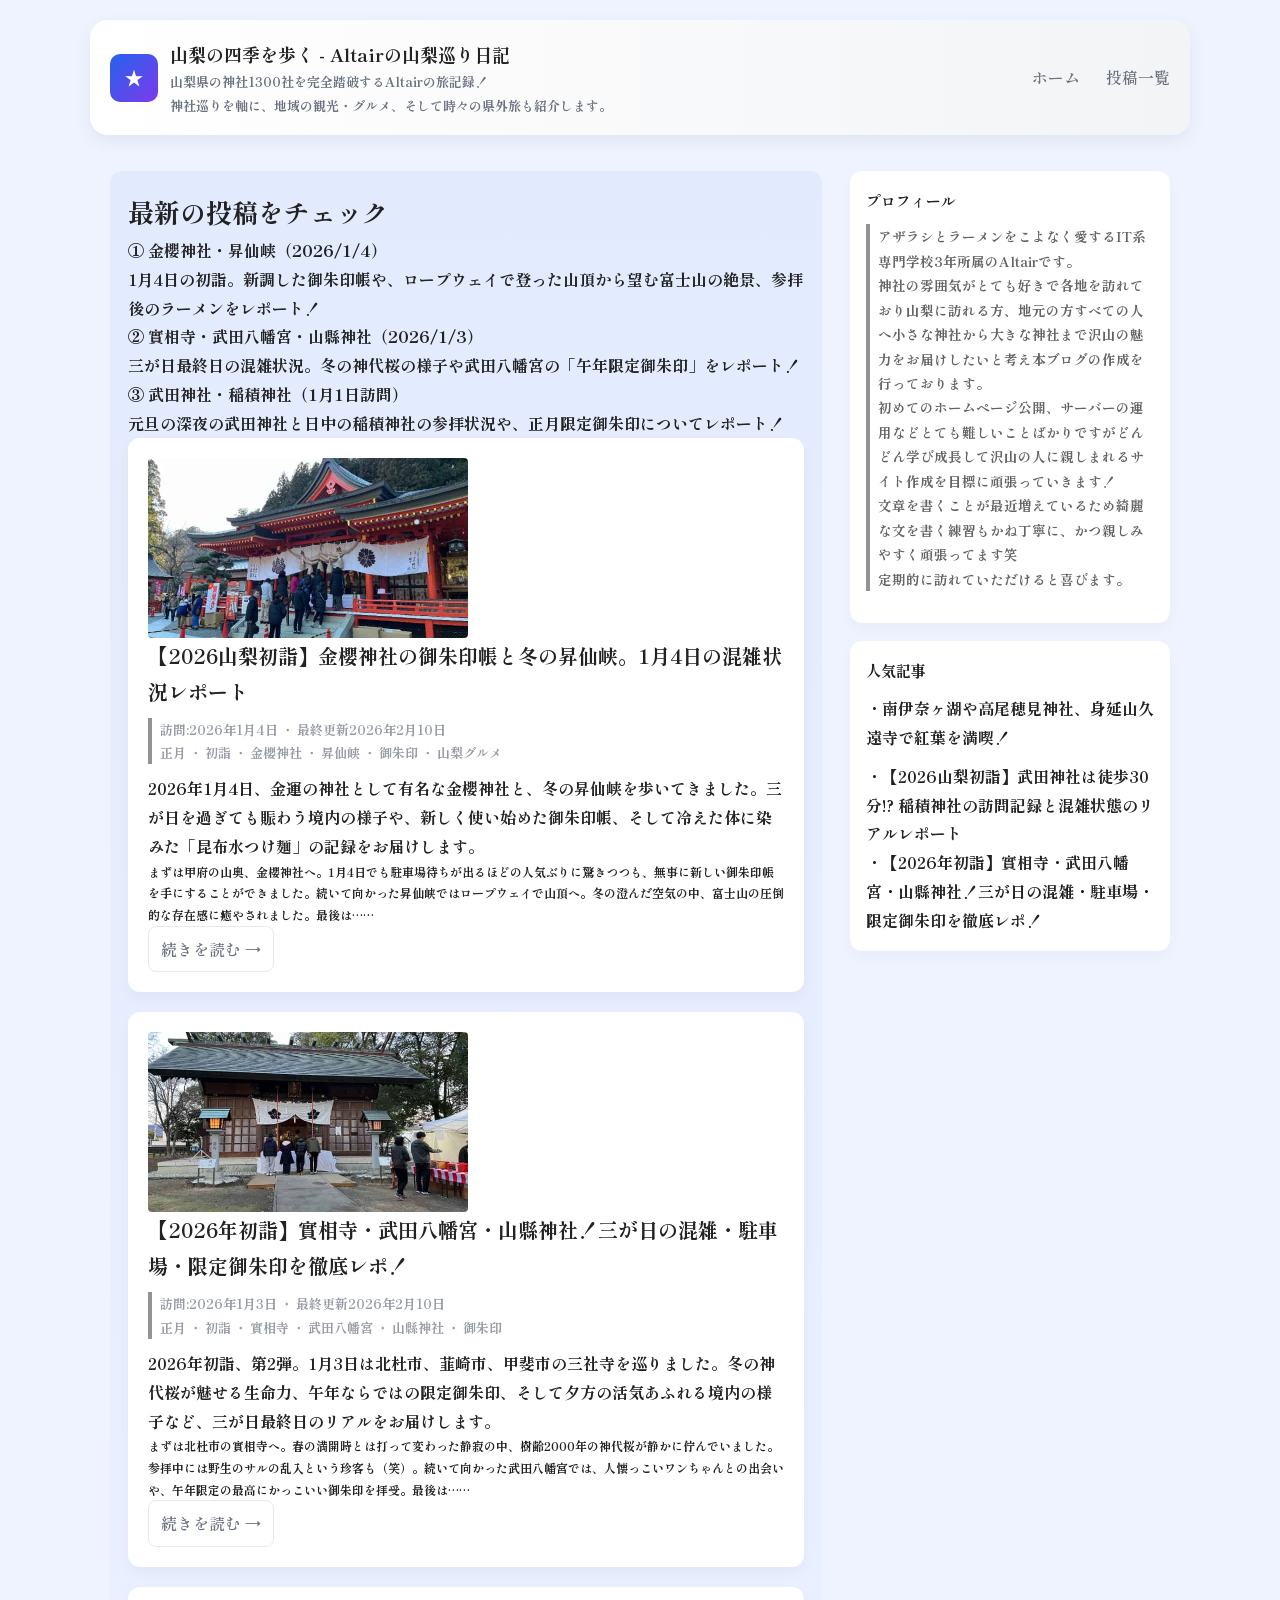
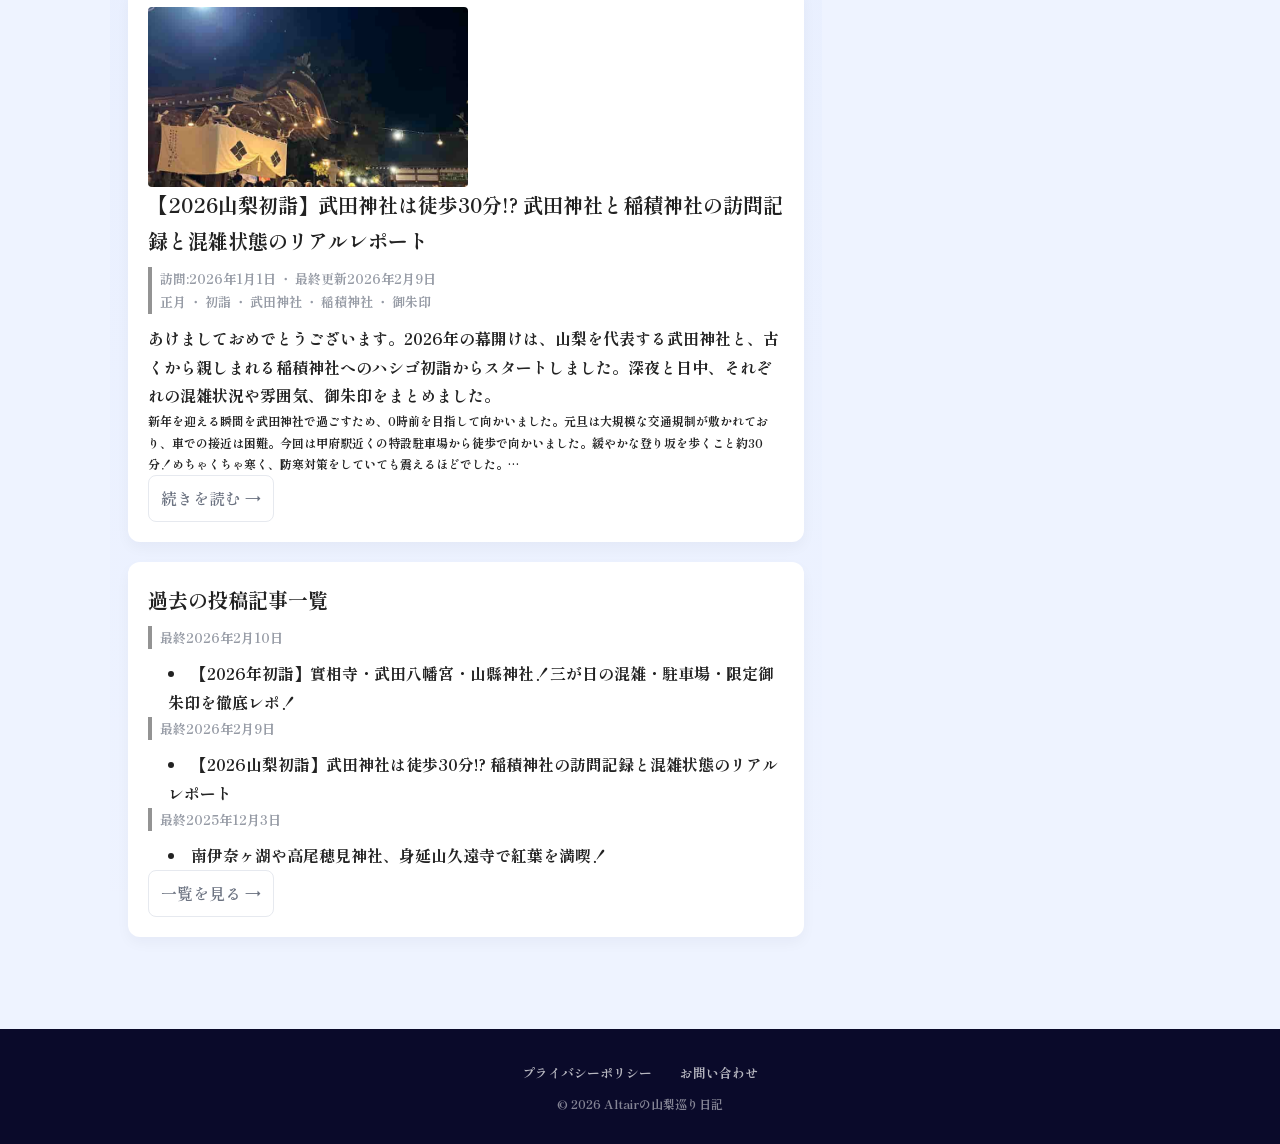
==== index.html @ be0d22c0 "fast commit" ====
<!doctype html>
<html lang="ja">


<head>
  <!-- Google tag (gtag.js) -->
  <script async src="https://www.googletagmanager.com/gtag/js?id=G-EXJ5P14GCZ"></script>
  <script>
    window.dataLayer = window.dataLayer || [];
    function gtag() { dataLayer.push(arguments); }
    gtag('js', new Date());

    gtag('config', 'G-EXJ5P14GCZ');
  </script>
  <meta charset="utf-8">
  <script async src="https://pagead2.googlesyndication.com/pagead/js/adsbygoogle.js?client=ca-pub-1910074303691850"
    crossorigin="anonymous"></script>
  <meta name="viewport" content="width=device-width,initial-scale=1">
  <meta name="robots" content="index, follow">
  <link rel="canonical" href="https://www.altair-yamanashi-kankou.com/index.html">

  <meta property="og:site_name" content="山梨の四季を歩く - Altairの山梨巡り日記">
  <meta property="og:title" content="山梨の四季を歩く - Altairの山梨巡り日記">
  <meta property="og:description" content="山梨県の神社1300社をすべて巡る旅を記録。地域の観光スポットや地元グルメ、たまの県外旅まで写真付きで紹介します。">
  <meta property="og:type" content="website">
  <meta property="og:url" content="https://www.altair-yamanashi-kankou.com/">
  <meta property="og:image" content="https://www.altair-yamanashi-kankou.com/pic/inagako/inagako_1.JPG">




  <title>山梨の四季を歩く - Altairの山梨巡り日記</title>
  <meta name="description" content="山梨県の神社1300社をすべて巡る旅の記録！地域の観光スポットや地元グルメ、たまの県外旅まで写真付きで紹介します">
  <link rel="stylesheet" href="css/destyle.css">
  <link rel="preconnect" href="https://fonts.googleapis.com">
  <link rel="preconnect" href="https://fonts.gstatic.com" crossorigin>
  <link href="https://fonts.googleapis.com/css2?family=Shippori+Mincho&display=swap" rel="stylesheet">
  <link rel="stylesheet" href="css/index_style.css">
</head>

<body>
  <header class="site-header">
    <div class="brand">
      <div class="logo">★</div>
      <div>
        <div class="site-title">
          <a href="index.html">山梨の四季を歩く - Altairの山梨巡り日記</a>
        </div>
        <div class="site-sub">山梨県の神社1300社を完全踏破するAltairの旅記録！<br>
          神社巡りを軸に、地域の観光・グルメ、そして時々の県外旅も紹介します。</div>
      </div>
    </div>
    <nav class="main-nav">
      <a href="index.html">ホーム</a>
      <a href="html/list.html">投稿一覧</a>
      <!-- <a href="#contact">連絡先</a> -->
    </nav>

    <script type="application/ld+json">
{
  "@context": "https://schema.org",
  "@type": "WebSite",
  "name": "山梨の四季を歩く - Altairの山梨巡り日記",
  "url": "https://www.altair-yamanashi-kankou.com/",
  "description": "山梨県の神社1300社をすべて巡る旅を記録しつつ、周辺の観光スポットや地元グルメも紹介します。"
}
</script>



  </header>

  <div class="container">
    <main class="content" id="maincontent">
      <section class="hero">
        <section class="latest-intro">
          <h1>最新の投稿をチェック</h1>
          <div class="latest-summary">
            <p>
              <strong>① 金櫻神社・昇仙峡（2026/1/4）</strong><br>
              1月4日の初詣。新調した御朱印帳や、ロープウェイで登った山頂から望む富士山の絶景、参拝後のラーメンをレポート！
            </p>
            <p>
              <strong>② 實相寺・武田八幡宮・山縣神社（2026/1/3）</strong><br>
              三が日最終日の混雑状況。冬の神代桜の様子や武田八幡宮の「午年限定御朱印」をレポート！
            </p>
            <p>
              <strong>③ 武田神社・稲積神社（1月1日訪問）</strong><br>
              元旦の深夜の武田神社と日中の稲積神社の参拝状況や、正月限定御朱印についてレポート！
            </p>
          </div>
        </section>

        <article class="post">
          <img src="pic/kanazakura/haiden.jpg" alt="金櫻神社の境内" loading="lazy">
          <h2><a href="html/kanazakura_shosenkyo.html">【2026山梨初詣】金櫻神社の御朱印帳と冬の昇仙峡。1月4日の混雑状況レポート</a></h2>
          <div class="meta">訪問:2026年1月4日 ・ 最終更新2026年2月10日<br>正月 ・ 初詣 ・ 金櫻神社 ・ 昇仙峡 ・ 御朱印 ・ 山梨グルメ</div>
          <p class="excerpt">
            2026年1月4日、金運の神社として有名な金櫻神社と、冬の昇仙峡を歩いてきました。三が日を過ぎても賑わう境内の様子や、新しく使い始めた御朱印帳、そして冷えた体に染みた「昆布水つけ麺」の記録をお届けします。
          </p>
          <p class="read-next">
            まずは甲府の山奥、金櫻神社へ。1月4日でも駐車場待ちが出るほどの人気ぶりに驚きつつも、無事に新しい御朱印帳を手にすることができました。続いて向かった昇仙峡ではロープウェイで山頂へ。冬の澄んだ空気の中、富士山の圧倒的な存在感に癒やされました。最後は……
          </p>
          <a class="read-more" href="html/kanazakura_shosenkyo.html">続きを読む →</a>
        </article>

        <article class="post">
          <img src="pic/yamagata/haiden.jpg" alt="武田八幡宮 本殿" loading="lazy">
          <h2><a
              href="html/jissouji_takedahachimanguu_yamagata.html">【2026年初詣】實相寺・武田八幡宮・山縣神社！三が日の混雑・駐車場・限定御朱印を徹底レポ！</a>
          </h2>
          <div class="meta">訪問:2026年1月3日 ・ 最終更新2026年2月10日<br>正月 ・ 初詣 ・ 實相寺 ・ 武田八幡宮 ・ 山縣神社 ・ 御朱印</div>
          <p class="excerpt">
            2026年初詣、第2弾。1月3日は北杜市、韮崎市、甲斐市の三社寺を巡りました。冬の神代桜が魅せる生命力、午年ならではの限定御朱印、そして夕方の活気あふれる境内の様子など、三が日最終日のリアルをお届けします。
          </p>
          <p class="read-next">
            まずは北杜市の實相寺へ。春の満開時とは打って変わった静寂の中、樹齢2000年の神代桜が静かに佇んでいました。参拝中には野生のサルの乱入という珍客も（笑）。続いて向かった武田八幡宮では、人懐っこいワンちゃんとの出会いや、午年限定の最高にかっこいい御朱印を拝受。最後は……
          </p>
          <a class="read-more" href="html/jissouji_takedahachimanguu_yamagata.html">続きを読む →</a>
        </article>



        <article class="post">
          <img src="pic/takeda/takeda_honden.jpg" width="320" height="180" alt="武田神社 本殿" loading="lazy">
          <h2><a href="html/takeda_inazumi_gantan.html">【2026山梨初詣】武田神社は徒歩30分!? 武田神社と稲積神社の訪問記録と混雑状態のリアルレポート</a></h2>
          <div class="meta">訪問:2026年1月1日 ・ 最終更新2026年2月9日<br>正月 ・ 初詣 ・ 武田神社 ・ 稲積神社 ・ 御朱印</div>
          <p class="excerpt">
            あけましておめでとうございます。2026年の幕開けは、山梨を代表する武田神社と、古くから親しまれる稲積神社へのハシゴ初詣からスタートしました。深夜と日中、それぞれの混雑状況や雰囲気、御朱印をまとめました。
          </p>
          <p class="read-next">
            新年を迎える瞬間を武田神社で過ごすため、0時前を目指して向かいました。元旦は大規模な交通規制が敷かれており、車での接近は困難。今回は甲府駅近くの特設駐車場から徒歩で向かいました。緩やかな登り坂を歩くこと約30分！めちゃくちゃ寒く、防寒対策をしていても震えるほどでした。…
          </p>
          <a class="read-more" href="html/takeda_inazumi_gantan.html">続きを読む →</a>

        </article>



        <article class="post">
          <h2>過去の投稿記事一覧</h2>

          <div class="meta">最終2026年2月10日 </div>
          <li class="past_li"><a href="html/jissouji_takedahachimanguu_yamagata.html">【2026年初詣】實相寺・武田八幡宮・山縣神社！三が日の混雑・駐車場・限定御朱印を徹底レポ！</a>
          </li>

          <div class="meta">最終2026年2月9日 </div>
          <li class="past_li"><a href="html/takeda_inazumi_gantan.html">【2026山梨初詣】武田神社は徒歩30分!?
              稲積神社の訪問記録と混雑状態のリアルレポート</a>
          </li>

          <div class="meta">最終2025年12月3日 </div>
          <li class="past_li"><a href="html/inagako_homi_kuonji.html">南伊奈ヶ湖や高尾穂見神社、身延山久遠寺で紅葉を満喫！</a></li>

          <a class="read-more" href="html/list.html">一覧を見る →</a>
        </article>
    </main>

    <aside class="sidebar">
      <div class="widget">
        <h3>プロフィール</h3>
        <p class="meta">
          アザラシとラーメンをこよなく愛するIT系専門学校3年所属のAltairです。<br>
          神社の雰囲気がとても好きで各地を訪れており山梨に訪れる方、地元の方すべての人へ小さな神社から大きな神社まで沢山の魅力をお届けしたいと考え本ブログの作成を行っております。<br>
          初めてのホームページ公開、サーバーの運用などとても難しいことばかりですがどんどん学び成長して沢山の人に親しまれるサイト作成を目標に頑張っていきます！<br>
          文章を書くことが最近増えているため綺麗な文を書く練習もかね丁寧に、かつ親しみやすく頑張ってます笑<br>
          定期的に訪れていただけると喜びます。
        </p>
      </div>
      <div class="widget">
        <h3>人気記事</h3>
        <ul>
          <li><a href="html/inagako_homi_kuonji.html">・南伊奈ヶ湖や高尾穂見神社、身延山久遠寺で紅葉を満喫！</a></li>
          <li style="margin-top: 10px;"><a href="html/takeda_inazumi_gantan.html">・【2026山梨初詣】武田神社は徒歩30分!?
              稲積神社の訪問記録と混雑状態のリアルレポート</a></li>
         <li><a href="html/jissouji_takedahachimanguu_yamagata.html">・【2026年初詣】實相寺・武田八幡宮・山縣神社！三が日の混雑・駐車場・限定御朱印を徹底レポ！</a></li>
        </ul>
      </div>

    </aside>
  </div>

    <footer class="site-footer">
        <div class="star-field">
            <span></span><span></span><span></span><span></span><span></span>
            <span></span><span></span><span></span><span></span><span></span>
        </div>
        <div class="footer-content">
            <div class="footer-links">
                <a href="html/privacy-policy.html">プライバシーポリシー</a>
                <a href="html/contact.html">お問い合わせ</a>
            </div>
            <p>&copy; 2026 Altairの山梨巡り日記</p>
        </div>
    </footer>

  <!-- <script src="script.js" defer></script> -->
</body>

</html>
---- css/destyle.css ----
/*! destyle.css v4.0.1 | MIT License | https://github.com/nicolas-cusan/destyle.css */

/* Reset box-model and set borders */
/* ============================================ */

*,
::before,
::after {
  box-sizing: border-box;
  border-style: solid;
  border-width: 0;
  min-width: 0;
}

/* Document */
/* ============================================ */

/**
 * 1. Correct the line height in all browsers.
 * 2. Prevent adjustments of font size after orientation changes in iOS.
 * 3. Remove gray overlay on links for iOS.
 */

html {
  line-height: 1.15; /* 1 */
  -webkit-text-size-adjust: 100%; /* 2 */
  -webkit-tap-highlight-color: transparent; /* 3*/
}

/* Sections */
/* ============================================ */

/**
 * Remove the margin in all browsers.
 */

body {
  margin: 0;
}

/**
 * Render the `main` element consistently in IE.
 */

main {
  display: block;
}

/* Vertical rhythm */
/* ============================================ */

p,
table,
blockquote,
address,
pre,
iframe,
form,
figure,
dl {
  margin: 0;
}

/* Headings */
/* ============================================ */

h1,
h2,
h3,
h4,
h5,
h6 {
  font-size: inherit;
  font-weight: inherit;
  margin: 0;
}

/* Lists (enumeration) */
/* ============================================ */

ul,
ol {
  margin: 0;
  padding: 0;
  list-style: none;
}

/* Lists (definition) */
/* ============================================ */

dt {
  font-weight: bold;
}

dd {
  margin-left: 0;
}

/* Grouping content */
/* ============================================ */

/**
 * 1. Add the correct box sizing in Firefox.
 * 2. Show the overflow in Edge and IE.
 */

hr {
  box-sizing: content-box; /* 1 */
  height: 0; /* 1 */
  overflow: visible; /* 2 */
  border-top-width: 1px;
  margin: 0;
  clear: both;
  color: inherit;
}

/**
 * 1. Correct the inheritance and scaling of font size in all browsers.
 * 2. Correct the odd `em` font sizing in all browsers.
 */

pre {
  font-family: monospace, monospace; /* 1 */
  font-size: inherit; /* 2 */
}

address {
  font-style: inherit;
}

/* Text-level semantics */
/* ============================================ */

/**
 * Remove the gray background on active links in IE 10.
 */

a {
  background-color: transparent;
  text-decoration: none;
  color: inherit;
}

/**
 * 1. Remove the bottom border in Chrome 57-
 * 2. Add the correct text decoration in Chrome, Edge, IE, Opera, and Safari.
 */

abbr[title] {
  text-decoration: underline dotted; /* 2 */
}

/**
 * Add the correct font weight in Chrome, Edge, and Safari.
 */

b,
strong {
  font-weight: bolder;
}

/**
 * 1. Correct the inheritance and scaling of font size in all browsers.
 * 2. Correct the odd `em` font sizing in all browsers.
 */

code,
kbd,
samp {
  font-family: monospace, monospace; /* 1 */
  font-size: inherit; /* 2 */
}

/**
 * Add the correct font size in all browsers.
 */

small {
  font-size: 80%;
}

/**
 * Prevent `sub` and `sup` elements from affecting the line height in
 * all browsers.
 */

sub,
sup {
  font-size: 75%;
  line-height: 0;
  position: relative;
  vertical-align: baseline;
}

sub {
  bottom: -0.25em;
}

sup {
  top: -0.5em;
}

/* Replaced content */
/* ============================================ */

/**
 * Prevent vertical alignment issues.
 */

svg,
img,
embed,
object,
iframe {
  vertical-align: bottom;
}

/* Forms */
/* ============================================ */

/**
 * Reset form fields to make them styleable.
 * 1. Make form elements stylable across systems iOS especially.
 * 2. Inherit text-transform from parent.
 */

button,
input,
optgroup,
select,
textarea {
  -webkit-appearance: none; /* 1 */
  appearance: none;
  vertical-align: middle;
  color: inherit;
  font: inherit;
  background: transparent;
  padding: 0;
  margin: 0;
  border-radius: 0;
  text-align: inherit;
  text-transform: inherit; /* 2 */
}

/**
 * Correct cursors for clickable elements.
 */

button,
[type="button"],
[type="reset"],
[type="submit"] {
  cursor: pointer;
}

button:disabled,
[type="button"]:disabled,
[type="reset"]:disabled,
[type="submit"]:disabled {
  cursor: default;
}

/**
 * Improve outlines for Firefox and unify style with input elements & buttons.
 */

:-moz-focusring {
  outline: auto;
}

select:disabled {
  opacity: inherit;
}

/**
 * Remove padding
 */

option {
  padding: 0;
}

/**
 * Reset to invisible
 */

fieldset {
  margin: 0;
  padding: 0;
  min-width: 0;
}

legend {
  padding: 0;
}

/**
 * Add the correct vertical alignment in Chrome, Firefox, and Opera.
 */

progress {
  vertical-align: baseline;
}

/**
 * Remove the default vertical scrollbar in IE 10+.
 */

textarea {
  overflow: auto;
}

/**
 * Correct the cursor style of increment and decrement buttons in Chrome.
 */

[type="number"]::-webkit-inner-spin-button,
[type="number"]::-webkit-outer-spin-button {
  height: auto;
}

/**
 * Correct the outline style in Safari.
 */

[type="search"] {
  outline-offset: -2px; /* 1 */
}

/**
 * Remove the inner padding in Chrome and Safari on macOS.
 */

[type="search"]::-webkit-search-decoration {
  -webkit-appearance: none;
}

/**
 * 1. Correct the inability to style clickable types in iOS and Safari.
 * 2. Fix font inheritance.
 */

::-webkit-file-upload-button {
  -webkit-appearance: button; /* 1 */
  font: inherit; /* 2 */
}

/**
 * Fix appearance for Firefox
 */
[type="number"] {
  -moz-appearance: textfield;
}

/**
 * Clickable labels
 */

label[for] {
  cursor: pointer;
}

/* Interactive */
/* ============================================ */

/*
 * Add the correct display in Edge, IE 10+, and Firefox.
 */

details {
  display: block;
}

/*
 * Add the correct display in all browsers.
 */

summary {
  display: list-item;
}

/*
 * Remove outline for editable content.
 */

[contenteditable]:focus {
  outline: auto;
}

/* Tables */
/* ============================================ */

/**
1. Correct table border color inheritance in all Chrome and Safari.
*/

table {
  border-color: inherit; /* 1 */
  border-collapse: collapse;
}

caption {
  text-align: left;
}

td,
th {
  vertical-align: top;
  padding: 0;
}

th {
  text-align: left;
  font-weight: bold;
}
---- css/index_style.css ----
:root {
  --bg: #f7f7fb;
  --card: #ffffff;
  --accent: #2563eb;
  --muted: #6b7280;
  --radius: 12px;
  --max-width: 1100px;
  --font-sans: "Helvetica Neue", Arial, "Hiragino Kaku Gothic ProN", "Noto Sans JP", sans-serif;
}

* {
  box-sizing: border-box
}

html,
body {
  height: 100%
}

body {
  margin: 0;
  font-family: var(--font-sans);
  background: var(--bg);
  color: #0f172a;
  line-height: 1.6;
  background-color: #eef3ff;
}

body {
  font-family: 'Shippori Mincho', serif;
  font-weight: 700;
  /* ここで太くする */
  margin: 0;
  padding: 0;
  background: #eef3ff;
  color: #222;
  line-height: 1.8;
}

.shippori-mincho-regular {
  font-family: 'Shippori Mincho', serif;
  font-weight: 700;
  /* 太字に */
}




.container {
  max-width: var(--max-width);
  margin: 36px auto;
  padding: 0 20px;
  display: grid;
  grid-template-columns: 1fr 320px;
  gap: 28px;
}

header.site-header {
  background: linear-gradient(90deg, var(--card), #f3f4f6);
  padding: 18px 20px;
  border-radius: 18px;
  margin: 20px auto 0;
  max-width: var(--max-width);
  display: flex;
  align-items: center;
  justify-content: space-between;
  box-shadow: 0 6px 18px rgba(15, 23, 42, 0.06);
}

.brand {
  display: flex;
  align-items: center;
  gap: 12px
}

.brand .logo {
  width: 48px;
  height: 48px;
  border-radius: 10px;
  background: linear-gradient(135deg, var(--accent), #7c3aed);
  display: inline-flex;
  align-items: center;
  justify-content: center;
  color: white;
  font-weight: 700;
  font-size: 18px;
}

.site-title {
  font-size: 18px;
  font-weight: 700
}

.site-sub {
  font-size: 13px;
  color: var(--muted)
}

nav.main-nav a {
  margin-left: 16px;
  text-decoration: none;
  color: var(--muted);
  font-weight: 600
}

nav.main-nav a:hover {
  color: var(--accent)
}


header.site-header {
  display: flex;
  align-items: center;
  justify-content: space-between;
  gap: 8px;
  flex-wrap: nowrap;
  /* ← ここ重要：折り返しを禁止 */
}

.brand {
  flex: 1;
  /* ← ナビのスペース確保のためブランドを縮める */
  min-width: 0;
  /* ← 縮小を許可 */
}

nav.main-nav {
  display: flex;
  gap: 10px;
  white-space: nowrap;
  /* ← リンクの折り返し禁止 */
}



article.post {
  background: var(--card);
  border-radius: var(--radius);
  padding: 20px;
  margin-bottom: 20px;
  box-shadow: 0 6px 14px rgba(15, 23, 42, 0.04);
}

.meta {
  font-size: 0.85rem;
  opacity: 0.7;
  border-left: 4px solid #666;
  padding-left: 0.5rem;
  margin-bottom: 1rem;
}

.read-next {
  font-size: 12px;
}

.past_li {
  margin-left: 20px;
}

.post h2 {
  margin: 0 0 8px;
  font-size: 20px
}

.post .meta {
  font-size: 13px;
  color: var(--muted);
  margin-bottom: 10px
}

.read-more {
  display: inline-block;
  padding: 8px 12px;
  border-radius: 8px;
  text-decoration: none;
  font-weight: 700;
  border: 1px solid #e6e9ef
}

.read-more:hover {
  border-color: var(--accent);
  color: var(--accent)
}

aside.sidebar {}

.widget {
  background: var(--card);
  padding: 16px;
  border-radius: 12px;
  margin-bottom: 18px;
  box-shadow: 0 6px 14px rgba(15, 23, 42, 0.03)
}

.widget h3 {
  margin: 0 0 10px;
  font-size: 15px
}

.tag {
  display: inline-block;
  padding: 6px 10px;
  border-radius: 999px;
  border: 1px solid #eef2ff;
  margin: 4px 4px 0 0;
  font-size: 13px
}

.hero {
  background: linear-gradient(180deg, rgba(37, 99, 235, 0.06), transparent);
  padding: 18px;
  border-radius: 12px;
  margin-bottom: 18px
}

.hero h1 {
  margin: 0;
  font-size: 26px
}




.site-footer {
  position: relative;
  text-align: center;
  padding: 1.5rem 1rem;
  background: #0a0a2a;
  color: #fff;
  font-size: 0.9rem;
  overflow: hidden;

}

/* 星の共通スタイル */
.star-field span {
  position: absolute;
  border-radius: 50%;
  background: white;
  opacity: 0.8;
  animation: moveStars linear infinite;
}

/* 星のサイズ・高さ・速度を個別設定 */
.star-field span:nth-child(1) {
  width: 1px;
  height: 1px;
  top: 10%;
  left: -5%;
  animation-duration: 6s;
  animation-delay: 0s;
}

.star-field span:nth-child(2) {
  width: 2px;
  height: 2px;
  top: 30%;
  left: -5%;
  animation-duration: 8s;
  animation-delay: 1s;
}

.star-field span:nth-child(3) {
  width: 1.5px;
  height: 1.5px;
  top: 50%;
  left: -5%;
  animation-duration: 7s;
  animation-delay: 2s;
}

.star-field span:nth-child(4) {
  width: 3px;
  height: 3px;
  top: 70%;
  left: -5%;
  animation-duration: 9s;
  animation-delay: 3s;
}

.star-field span:nth-child(5) {
  width: 2px;
  height: 2px;
  top: 90%;
  left: -5%;
  animation-duration: 10s;
  animation-delay: 4s;
}

.star-field span:nth-child(6) {
  width: 1px;
  height: 1px;
  top: 20%;
  left: -5%;
  animation-duration: 7s;
  animation-delay: 5s;
}

.star-field span:nth-child(7) {
  width: 2.5px;
  height: 2.5px;
  top: 40%;
  left: -5%;
  animation-duration: 8s;
  animation-delay: 1.5s;
}

.star-field span:nth-child(8) {
  width: 1.5px;
  height: 1.5px;
  top: 60%;
  left: -5%;
  animation-duration: 9s;
  animation-delay: 2.5s;
}

.star-field span:nth-child(9) {
  width: 1px;
  height: 1px;
  top: 80%;
  left: -5%;
  animation-duration: 6s;
  animation-delay: 0.5s;
}

.star-field span:nth-child(10) {
  width: 3px;
  height: 3px;
  top: 95%;
  left: -5%;
  animation-duration: 10s;
  animation-delay: 3.5s;
}

@keyframes moveStars {
  0% {
    transform: translateX(0);
    opacity: 0.8;
  }

  50% {
    opacity: 1;
  }

  100% {
    transform: translateX(110vw);
    opacity: 0;
  }
}


@media (max-width:980px) {
  .container {
    grid-template-columns: 1fr
  }

  header.site-header {
    margin: 12px 12px
  }
}

@media (max-width:480px) {
  .brand .logo {
    width: 40px;
    height: 40px;
    font-size: 16px
  }

  .site-title {
    font-size: 16px
  }

  .hero h1 {
    font-size: 20px
  }
}

.post .cover {
  height: 160px;
  border-radius: 10px;
  object-fit: cover;
  width: 100%;
  display: block;
  margin-bottom: 12px
}


article.post img {
  width: 320px;
  height: 180px;
  object-fit: cover; 
  border-radius: 4px;
}


/* --- テキストリンクのみに動きをつける設定 --- */

/* 1. 記事タイトルのリンク（もしh2内をaで囲む場合）や一覧のリンク */
.post h2 a, 
.past_li a, 
.widget ul li a {
  text-decoration: none;
  color: inherit;
  transition: color 0.3s ease;
}

.post h2 a:hover, 
.past_li a:hover, 
.widget ul li a:hover {
  color: #2563eb; /* アクセントカラーの青 */
  text-decoration: underline; /* リンクであることを強調 */
}

/* 2. 「続きを読む →」ボタンのホバー演出 */
.read-more {
  display: inline-block;
  color: #6b7280; /* 落ち着いたグレー */
  font-weight: 600;
  text-decoration: none;
  transition: all 0.3s ease;
}

.read-more:hover {
  color: #2563eb; /* ホバー時に青く */
  transform: translateX(5px); /* 右にスッと動いて「次へ」を強調 */
}

/* 3. 画像の設定（動きやポインターを一切出さない） */
.post img {
  cursor: default; /* 指マークにしない */
  transition: none; /* 動きをつけない */
  pointer-events: none; /* もし誤操作も防ぐならこれ（選択もできなくなります） */
}

/* 4. ナビゲーション（既存のスタイルに合わせる） */
.main-nav a:hover {
  color: #2563eb;
  opacity: 1;
}

/* --- 4. フッター（コンパクト・左から流れる星空） --- */
.site-footer {
  position: relative;
  background: #0a0a2a;
  color: #fff;
  padding: 30px 20px; /* 引き締まったサイズ */
  text-align: center;
  overflow: hidden;
}

.footer-content { 
  position: relative; 
  z-index: 2; 
}

/* フッターリンクの設定：hoverで青く光る */
.footer-links { margin-bottom: 8px; }
.footer-links a { 
  color: rgba(255, 255, 255, 0.7); 
  margin: 0 12px; 
  text-decoration: none; 
  font-size: 0.8rem; 
  transition: color 0.3s ease;
}

.footer-links a:hover { 
  color: #2563eb; /* 青く光る */
  text-decoration: underline;
}

.site-footer p {
  font-size: 0.75rem;
  color: rgba(255, 255, 255, 0.5);
  margin: 0;
}

/* 星のアニメーション設定 */
.star-field span {
  position: absolute;
  background: #fff;
  border-radius: 50%;
  opacity: 0;
  pointer-events: none;
}

@keyframes moveStars {
  0% { transform: translateX(-20vw); opacity: 0; }
  10% { opacity: 0.8; }
  90% { opacity: 0.8; }
  100% { transform: translateX(110vw); opacity: 0; }
}

/* 星の個別配置（端から端まで流れる） */
.star-field span:nth-child(1) { width: 2px; height: 2px; top: 15%; animation: moveStars 8s infinite linear; }
.star-field span:nth-child(2) { width: 3px; height: 3px; top: 35%; animation: moveStars 6s infinite linear 2s; }
.star-field span:nth-child(3) { width: 1px; height: 1px; top: 60%; animation: moveStars 12s infinite linear 1s; }
.star-field span:nth-child(4) { width: 2px; height: 2px; top: 25%; animation: moveStars 7s infinite linear 4s; }
.star-field span:nth-child(5) { width: 1px; height: 1px; top: 80%; animation: moveStars 10s infinite linear 3s; }
.star-field span:nth-child(6) { width: 2px; height: 2px; top: 10%; animation: moveStars 9s infinite linear 5s; }
.star-field span:nth-child(7) { width: 1px; height: 1px; top: 45%; animation: moveStars 11s infinite linear 0.5s; }
.star-field span:nth-child(8) { width: 2px; height: 2px; top: 70%; animation: moveStars 8s infinite linear 2.5s; }
.star-field span:nth-child(9) { width: 1px; height: 1px; top: 90%; animation: moveStars 13s infinite linear 1.5s; }
.star-field span:nth-child(10) { width: 3px; height: 3px; top: 5%; animation: moveStars 7s infinite linear 4.5s; }

/* レスポンシブ */
@media (max-width: 768px) {
  article { padding: 30px 20px; }
  header.site-header { padding: 15px 20px; }
}
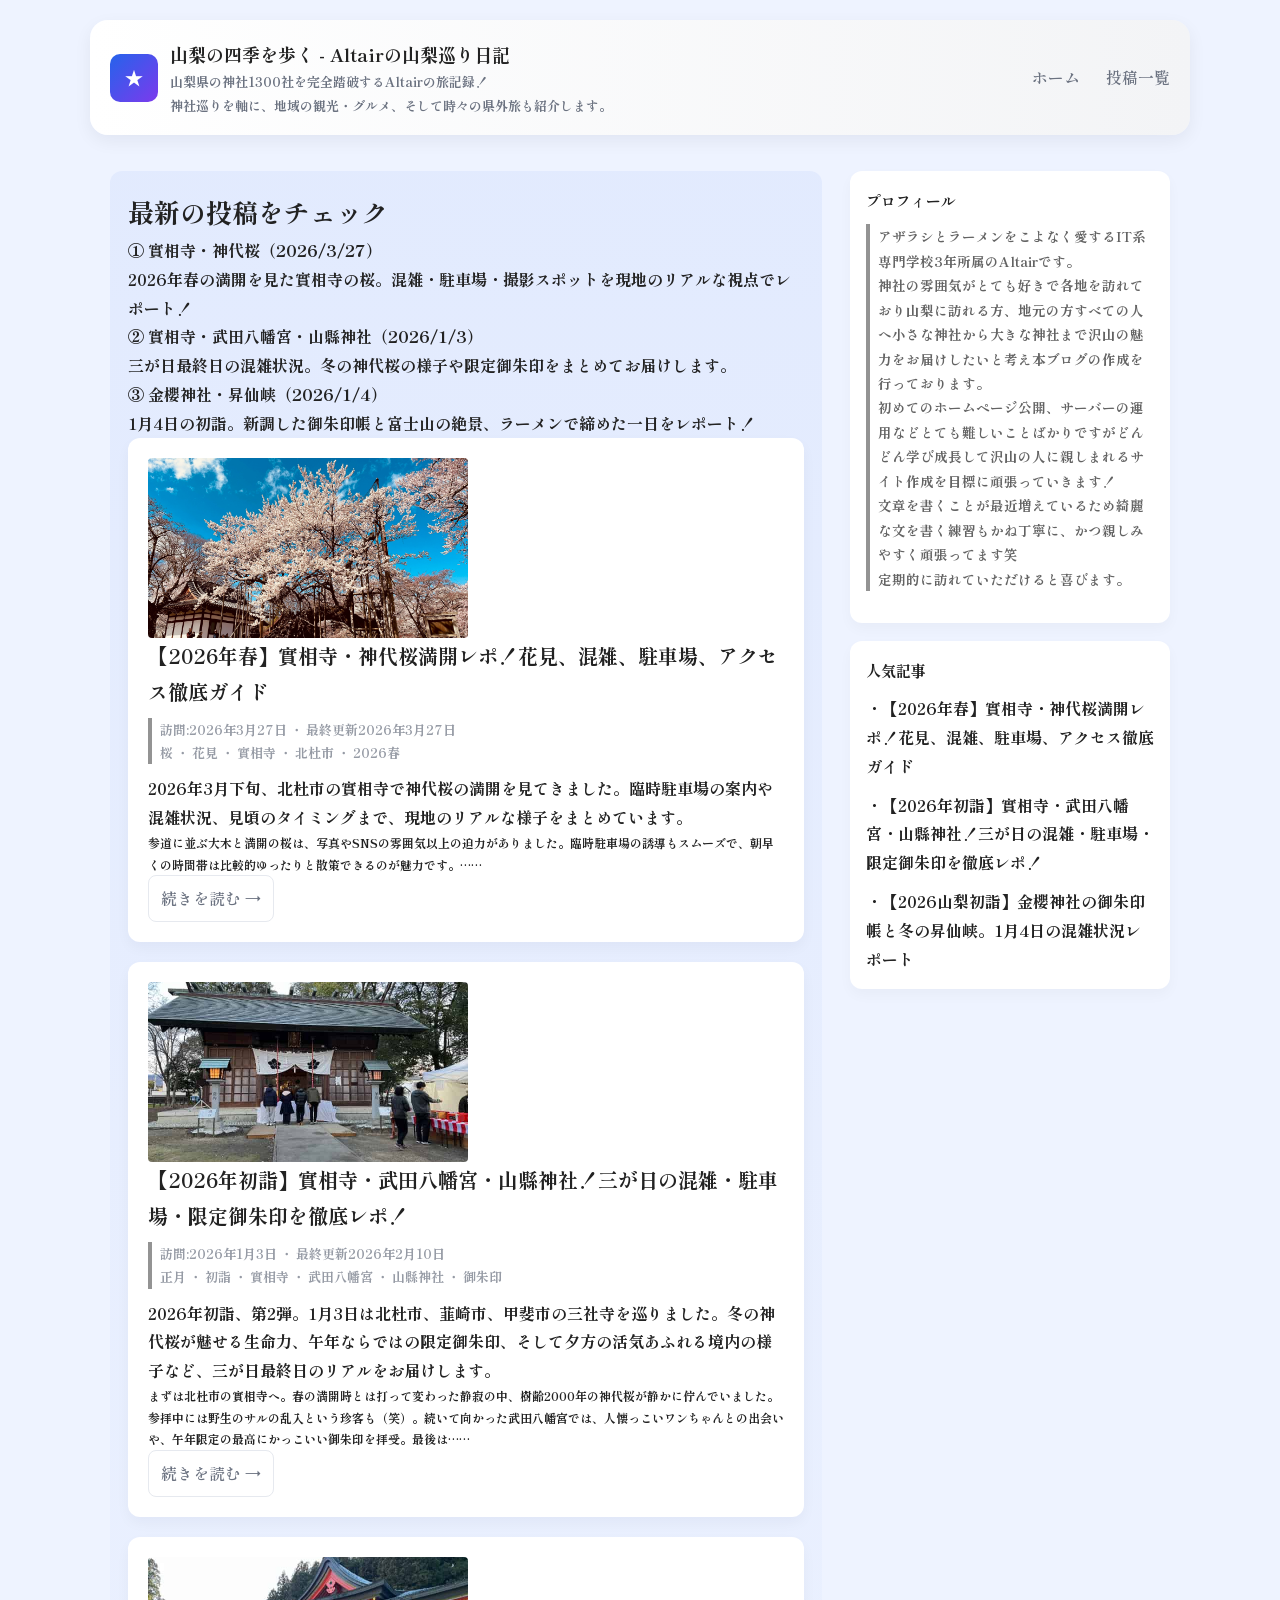
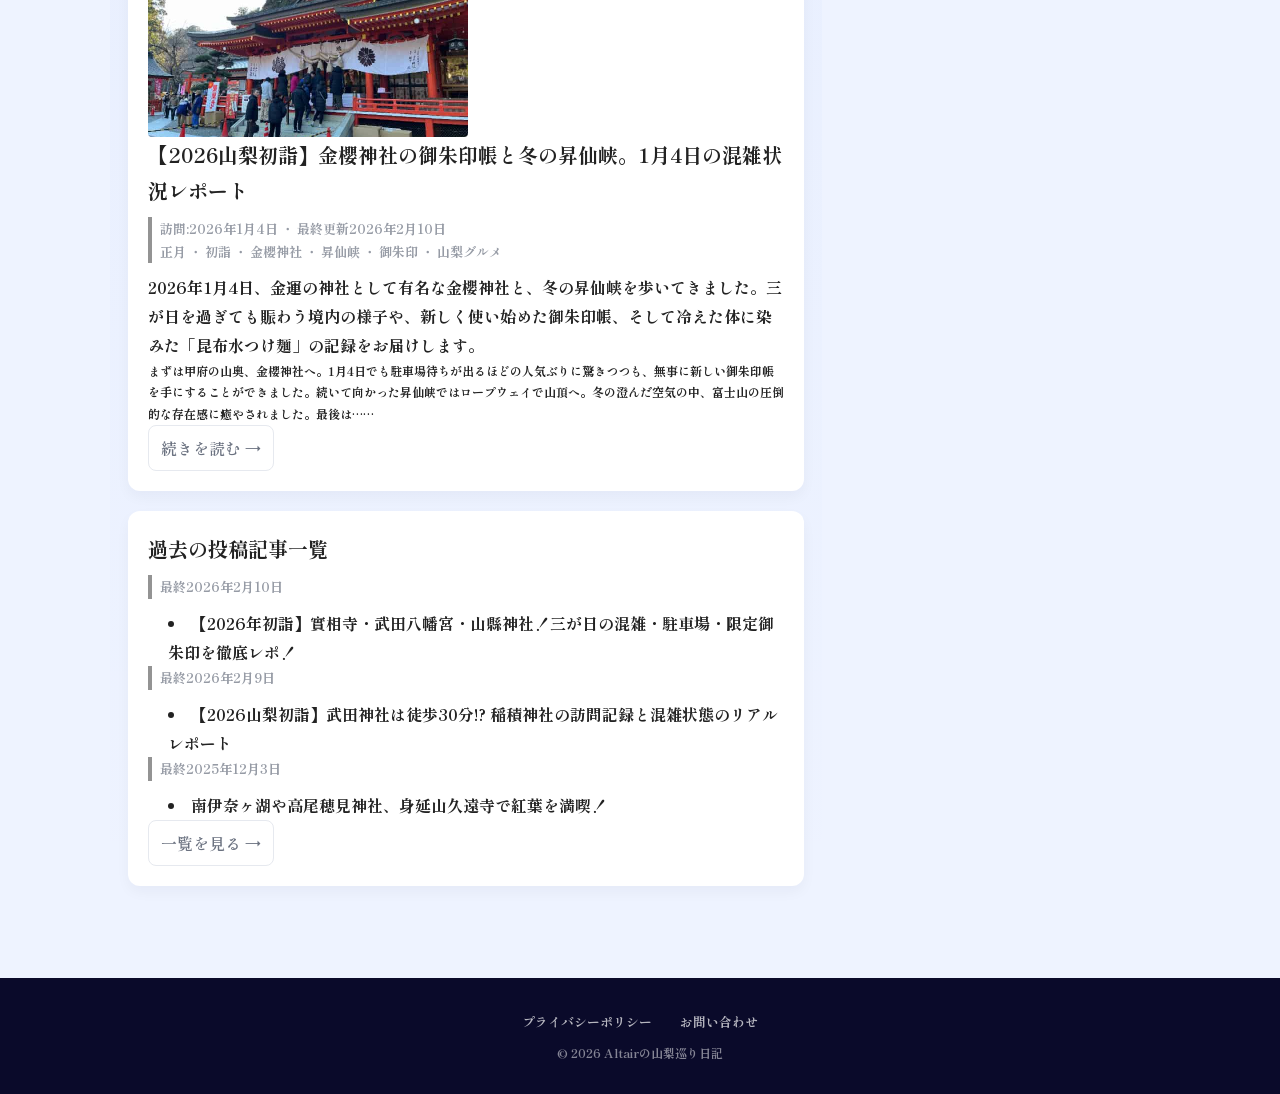
==== commit 570e41e0: "index.htmlの更新 （神代桜2026の記事が現時点最新）" ====
--- a/index.html
+++ b/index.html
@@ -77,31 +77,31 @@
           <h1>最新の投稿をチェック</h1>
           <div class="latest-summary">
             <p>
-              <strong>① 金櫻神社・昇仙峡（2026/1/4）</strong><br>
-              1月4日の初詣。新調した御朱印帳や、ロープウェイで登った山頂から望む富士山の絶景、参拝後のラーメンをレポート！
+              <strong>① 實相寺・神代桜（2026/3/27）</strong><br>
+              2026年春の満開を見た實相寺の桜。混雑・駐車場・撮影スポットを現地のリアルな視点でレポート！
             </p>
             <p>
               <strong>② 實相寺・武田八幡宮・山縣神社（2026/1/3）</strong><br>
-              三が日最終日の混雑状況。冬の神代桜の様子や武田八幡宮の「午年限定御朱印」をレポート！
+              三が日最終日の混雑状況。冬の神代桜の様子や限定御朱印をまとめてお届けします。
             </p>
             <p>
-              <strong>③ 武田神社・稲積神社（1月1日訪問）</strong><br>
-              元旦の深夜の武田神社と日中の稲積神社の参拝状況や、正月限定御朱印についてレポート！
+              <strong>③ 金櫻神社・昇仙峡（2026/1/4）</strong><br>
+              1月4日の初詣。新調した御朱印帳と富士山の絶景、ラーメンで締めた一日をレポート！
             </p>
           </div>
         </section>
 
         <article class="post">
-          <img src="pic/kanazakura/haiden.jpg" alt="金櫻神社の境内" loading="lazy">
-          <h2><a href="html/kanazakura_shosenkyo.html">【2026山梨初詣】金櫻神社の御朱印帳と冬の昇仙峡。1月4日の混雑状況レポート</a></h2>
-          <div class="meta">訪問:2026年1月4日 ・ 最終更新2026年2月10日<br>正月 ・ 初詣 ・ 金櫻神社 ・ 昇仙峡 ・ 御朱印 ・ 山梨グルメ</div>
+          <img src="pic/jissouji_2026_spring/jindaizakura_high.jpg" alt="神代桜" loading="lazy">
+          <h2><a href="html/jissouji_2026_spring.html">【2026年春】實相寺・神代桜満開レポ！花見、混雑、駐車場、アクセス徹底ガイド</a></h2>
+          <div class="meta">訪問:2026年3月27日 ・ 最終更新2026年3月27日<br>桜 ・ 花見 ・ 實相寺 ・ 北杜市 ・ 2026春</div>
           <p class="excerpt">
-            2026年1月4日、金運の神社として有名な金櫻神社と、冬の昇仙峡を歩いてきました。三が日を過ぎても賑わう境内の様子や、新しく使い始めた御朱印帳、そして冷えた体に染みた「昆布水つけ麺」の記録をお届けします。
+            2026年3月下旬、北杜市の實相寺で神代桜の満開を見てきました。臨時駐車場の案内や混雑状況、見頃のタイミングまで、現地のリアルな様子をまとめています。
           </p>
           <p class="read-next">
-            まずは甲府の山奥、金櫻神社へ。1月4日でも駐車場待ちが出るほどの人気ぶりに驚きつつも、無事に新しい御朱印帳を手にすることができました。続いて向かった昇仙峡ではロープウェイで山頂へ。冬の澄んだ空気の中、富士山の圧倒的な存在感に癒やされました。最後は……
+            参道に並ぶ大木と満開の桜は、写真やSNSの雰囲気以上の迫力がありました。臨時駐車場の誘導もスムーズで、朝早くの時間帯は比較的ゆったりと散策できるのが魅力です。……
           </p>
-          <a class="read-more" href="html/kanazakura_shosenkyo.html">続きを読む →</a>
+          <a class="read-more" href="html/jissouji_2026_spring.html">続きを読む →</a>
         </article>
 
         <article class="post">
@@ -119,23 +119,18 @@
           <a class="read-more" href="html/jissouji_takedahachimanguu_yamagata.html">続きを読む →</a>
         </article>
 
-
-
         <article class="post">
-          <img src="pic/takeda/takeda_honden.jpg" width="320" height="180" alt="武田神社 本殿" loading="lazy">
-          <h2><a href="html/takeda_inazumi_gantan.html">【2026山梨初詣】武田神社は徒歩30分!? 武田神社と稲積神社の訪問記録と混雑状態のリアルレポート</a></h2>
-          <div class="meta">訪問:2026年1月1日 ・ 最終更新2026年2月9日<br>正月 ・ 初詣 ・ 武田神社 ・ 稲積神社 ・ 御朱印</div>
+          <img src="pic/kanazakura/haiden.jpg" alt="金櫻神社の境内" loading="lazy">
+          <h2><a href="html/kanazakura_shosenkyo.html">【2026山梨初詣】金櫻神社の御朱印帳と冬の昇仙峡。1月4日の混雑状況レポート</a></h2>
+          <div class="meta">訪問:2026年1月4日 ・ 最終更新2026年2月10日<br>正月 ・ 初詣 ・ 金櫻神社 ・ 昇仙峡 ・ 御朱印 ・ 山梨グルメ</div>
           <p class="excerpt">
-            あけましておめでとうございます。2026年の幕開けは、山梨を代表する武田神社と、古くから親しまれる稲積神社へのハシゴ初詣からスタートしました。深夜と日中、それぞれの混雑状況や雰囲気、御朱印をまとめました。
+            2026年1月4日、金運の神社として有名な金櫻神社と、冬の昇仙峡を歩いてきました。三が日を過ぎても賑わう境内の様子や、新しく使い始めた御朱印帳、そして冷えた体に染みた「昆布水つけ麺」の記録をお届けします。
           </p>
           <p class="read-next">
-            新年を迎える瞬間を武田神社で過ごすため、0時前を目指して向かいました。元旦は大規模な交通規制が敷かれており、車での接近は困難。今回は甲府駅近くの特設駐車場から徒歩で向かいました。緩やかな登り坂を歩くこと約30分！めちゃくちゃ寒く、防寒対策をしていても震えるほどでした。…
+            まずは甲府の山奥、金櫻神社へ。1月4日でも駐車場待ちが出るほどの人気ぶりに驚きつつも、無事に新しい御朱印帳を手にすることができました。続いて向かった昇仙峡ではロープウェイで山頂へ。冬の澄んだ空気の中、富士山の圧倒的な存在感に癒やされました。最後は……
           </p>
-          <a class="read-more" href="html/takeda_inazumi_gantan.html">続きを読む →</a>
-
+          <a class="read-more" href="html/kanazakura_shosenkyo.html">続きを読む →</a>
         </article>
-
-
 
         <article class="post">
           <h2>過去の投稿記事一覧</h2>
@@ -170,10 +165,9 @@
       <div class="widget">
         <h3>人気記事</h3>
         <ul>
-          <li><a href="html/inagako_homi_kuonji.html">・南伊奈ヶ湖や高尾穂見神社、身延山久遠寺で紅葉を満喫！</a></li>
-          <li style="margin-top: 10px;"><a href="html/takeda_inazumi_gantan.html">・【2026山梨初詣】武田神社は徒歩30分!?
-              稲積神社の訪問記録と混雑状態のリアルレポート</a></li>
-         <li><a href="html/jissouji_takedahachimanguu_yamagata.html">・【2026年初詣】實相寺・武田八幡宮・山縣神社！三が日の混雑・駐車場・限定御朱印を徹底レポ！</a></li>
+          <li><a href="html/jissouji_2026_spring.html">・【2026年春】實相寺・神代桜満開レポ！花見、混雑、駐車場、アクセス徹底ガイド</a></li>
+          <li style="margin-top: 10px;"><a href="html/jissouji_takedahachimanguu_yamagata.html">・【2026年初詣】實相寺・武田八幡宮・山縣神社！三が日の混雑・駐車場・限定御朱印を徹底レポ！</a></li>
+          <li style="margin-top: 10px;"><a href="html/kanazakura_shosenkyo.html">・【2026山梨初詣】金櫻神社の御朱印帳と冬の昇仙峡。1月4日の混雑状況レポート</a></li>
         </ul>
       </div>
 
